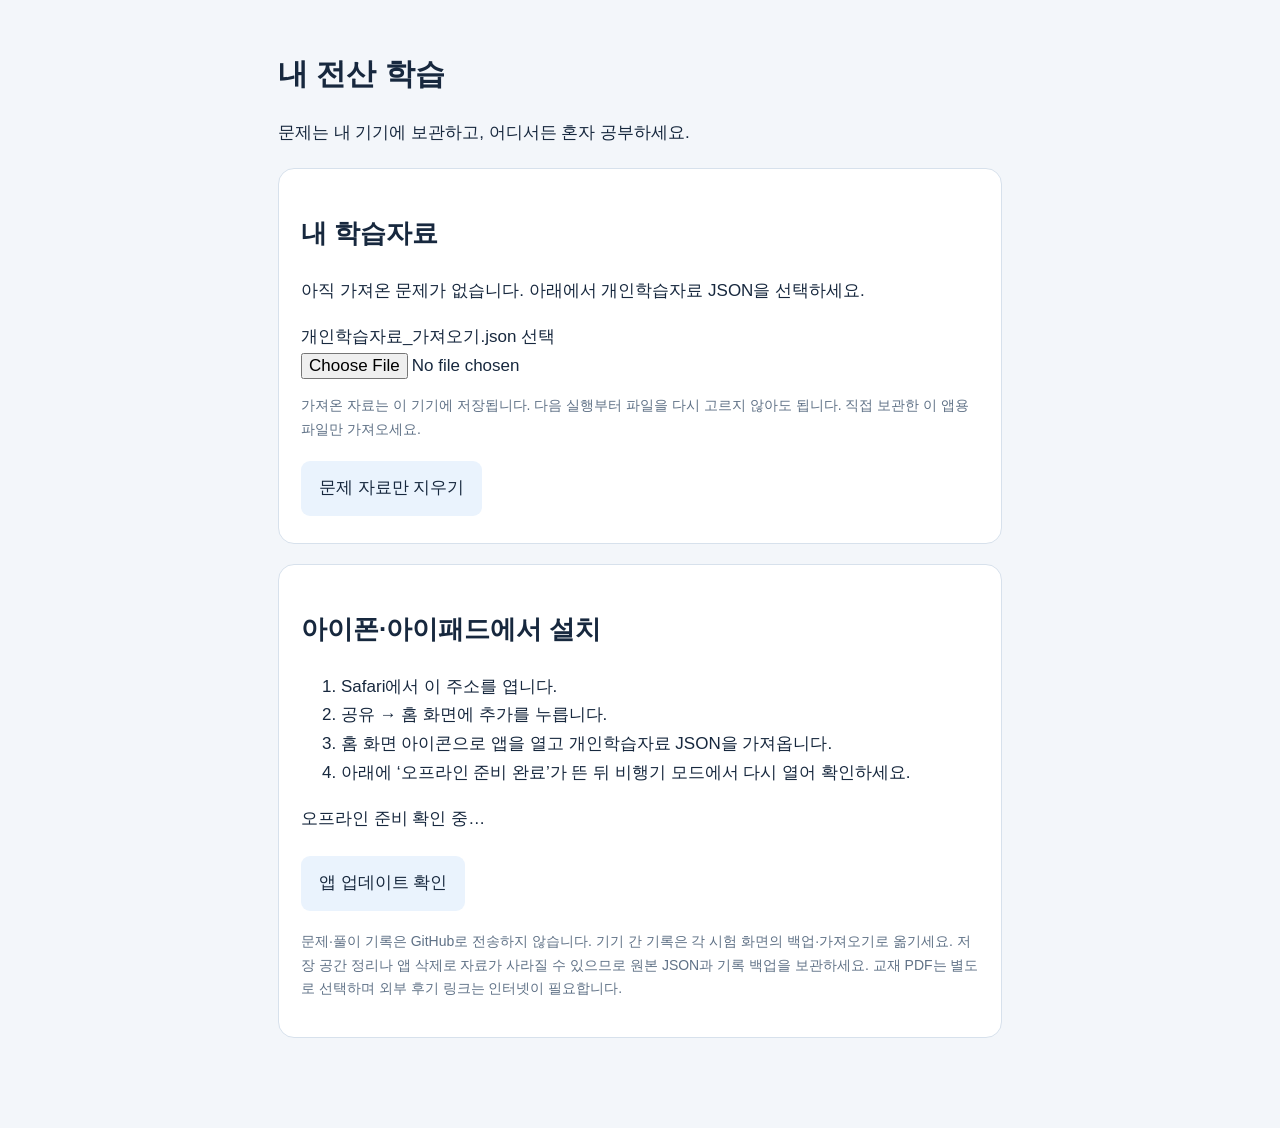
==== index.html @ b74f02ea "Add offline study shell without personal question data" ====
<!doctype html><html lang="ko"><head><meta charset="utf-8"><meta name="viewport" content="width=device-width,initial-scale=1,viewport-fit=cover"><meta name="theme-color" content="#155fa8"><meta name="apple-mobile-web-app-capable" content="yes"><link rel="manifest" href="manifest.webmanifest"><link rel="apple-touch-icon" href="icon-180.png"><title>내 전산 학습</title><style>*{box-sizing:border-box}body{margin:0;background:#f3f6fa;color:#17283e;font:17px/1.7 -apple-system,BlinkMacSystemFont,sans-serif}main{max-width:760px;margin:auto;padding:28px 18px 70px}h1{font-size:30px}section{background:white;border:1px solid #d7e1ec;border-radius:16px;padding:22px;margin:20px 0}button,.link{display:inline-block;font:inherit;background:#155fa8;color:white;border:0;border-radius:9px;padding:13px 18px;margin:5px 4px 5px 0;text-decoration:none;cursor:pointer}input{max-width:100%;font:inherit}.muted{color:#607287;font-size:14px}#status{white-space:pre-wrap}a{color:#155fa8}button.secondary{background:#eaf3fd;color:#17283e}[hidden]{display:none!important}</style></head><body><main><h1>내 전산 학습</h1><p>문제는 내 기기에 보관하고, 어디서든 혼자 공부하세요.</p><section><h2>내 학습자료</h2><p id="status" role="status">저장된 자료 확인 중…</p><div id="links" hidden><a class="link" href="필기후기_연습시험.html">연습문제</a><a class="link" href="전산_모의고사.html">모의고사</a><p><a href="필기후기_분석보고서.html">후기 분석</a> · <a href="학습자료_색인.html">교재 색인</a></p></div><label>개인학습자료_가져오기.json 선택<br><input id="file" type="file" accept=".json,application/json"></label><p class="muted">가져온 자료는 이 기기에 저장됩니다. 다음 실행부터 파일을 다시 고르지 않아도 됩니다. 직접 보관한 이 앱용 파일만 가져오세요.</p><button id="remove" class="secondary">문제 자료만 지우기</button></section><section><h2>아이폰·아이패드에서 설치</h2><ol><li>Safari에서 이 주소를 엽니다.</li><li>공유 → 홈 화면에 추가를 누릅니다.</li><li>홈 화면 아이콘으로 앱을 열고 개인학습자료 JSON을 가져옵니다.</li><li>아래에 ‘오프라인 준비 완료’가 뜬 뒤 비행기 모드에서 다시 열어 확인하세요.</li></ol><p id="offline" role="status">오프라인 준비 확인 중…</p><button id="update" class="secondary">앱 업데이트 확인</button><p class="muted">문제·풀이 기록은 GitHub로 전송하지 않습니다. 기기 간 기록은 각 시험 화면의 백업·가져오기로 옮기세요. 저장 공간 정리나 앱 삭제로 자료가 사라질 수 있으므로 원본 JSON과 기록 백업을 보관하세요. 교재 PDF는 별도로 선택하며 외부 후기 링크는 인터넷이 필요합니다.</p></section></main><script src="loader.js"></script><script src="home.js"></script></body></html>
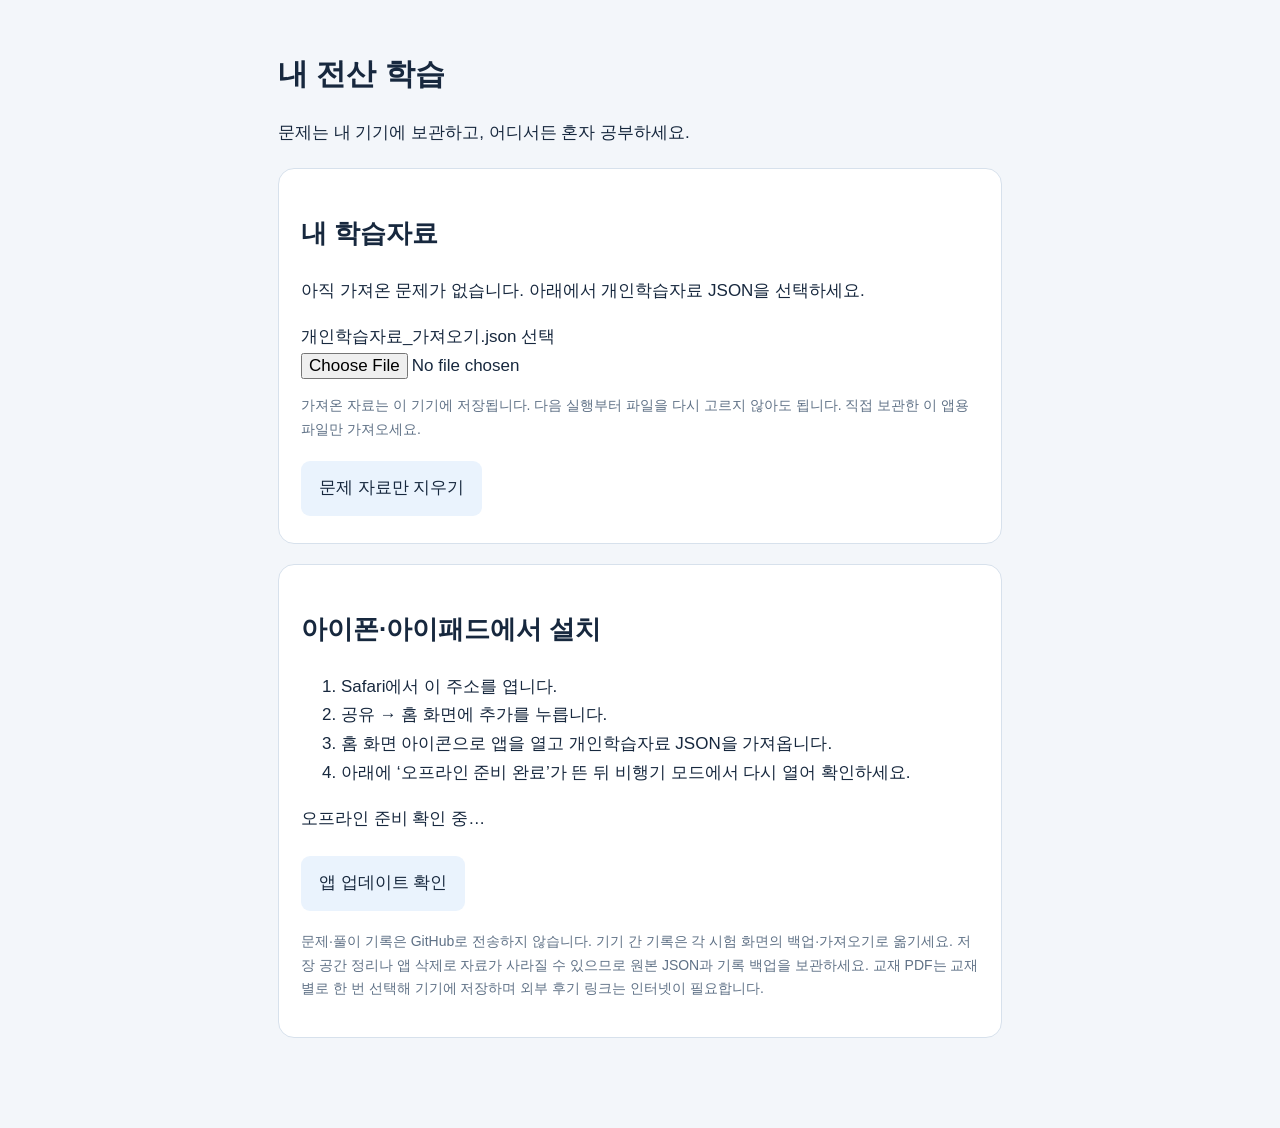
==== commit 613872c6: "Persist textbook PDFs on device and support extensionless mobile filenames" ====
--- a/index.html
+++ b/index.html
@@ -1 +1 @@
-<!doctype html><html lang="ko"><head><meta charset="utf-8"><meta name="viewport" content="width=device-width,initial-scale=1,viewport-fit=cover"><meta name="theme-color" content="#155fa8"><meta name="apple-mobile-web-app-capable" content="yes"><link rel="manifest" href="manifest.webmanifest"><link rel="apple-touch-icon" href="icon-180.png"><title>내 전산 학습</title><style>*{box-sizing:border-box}body{margin:0;background:#f3f6fa;color:#17283e;font:17px/1.7 -apple-system,BlinkMacSystemFont,sans-serif}main{max-width:760px;margin:auto;padding:28px 18px 70px}h1{font-size:30px}section{background:white;border:1px solid #d7e1ec;border-radius:16px;padding:22px;margin:20px 0}button,.link{display:inline-block;font:inherit;background:#155fa8;color:white;border:0;border-radius:9px;padding:13px 18px;margin:5px 4px 5px 0;text-decoration:none;cursor:pointer}input{max-width:100%;font:inherit}.muted{color:#607287;font-size:14px}#status{white-space:pre-wrap}a{color:#155fa8}button.secondary{background:#eaf3fd;color:#17283e}[hidden]{display:none!important}</style></head><body><main><h1>내 전산 학습</h1><p>문제는 내 기기에 보관하고, 어디서든 혼자 공부하세요.</p><section><h2>내 학습자료</h2><p id="status" role="status">저장된 자료 확인 중…</p><div id="links" hidden><a class="link" href="필기후기_연습시험.html">연습문제</a><a class="link" href="전산_모의고사.html">모의고사</a><p><a href="필기후기_분석보고서.html">후기 분석</a> · <a href="학습자료_색인.html">교재 색인</a></p></div><label>개인학습자료_가져오기.json 선택<br><input id="file" type="file" accept=".json,application/json"></label><p class="muted">가져온 자료는 이 기기에 저장됩니다. 다음 실행부터 파일을 다시 고르지 않아도 됩니다. 직접 보관한 이 앱용 파일만 가져오세요.</p><button id="remove" class="secondary">문제 자료만 지우기</button></section><section><h2>아이폰·아이패드에서 설치</h2><ol><li>Safari에서 이 주소를 엽니다.</li><li>공유 → 홈 화면에 추가를 누릅니다.</li><li>홈 화면 아이콘으로 앱을 열고 개인학습자료 JSON을 가져옵니다.</li><li>아래에 ‘오프라인 준비 완료’가 뜬 뒤 비행기 모드에서 다시 열어 확인하세요.</li></ol><p id="offline" role="status">오프라인 준비 확인 중…</p><button id="update" class="secondary">앱 업데이트 확인</button><p class="muted">문제·풀이 기록은 GitHub로 전송하지 않습니다. 기기 간 기록은 각 시험 화면의 백업·가져오기로 옮기세요. 저장 공간 정리나 앱 삭제로 자료가 사라질 수 있으므로 원본 JSON과 기록 백업을 보관하세요. 교재 PDF는 별도로 선택하며 외부 후기 링크는 인터넷이 필요합니다.</p></section></main><script src="loader.js"></script><script src="home.js"></script></body></html>
+<!doctype html><html lang="ko"><head><meta charset="utf-8"><meta name="viewport" content="width=device-width,initial-scale=1,viewport-fit=cover"><meta name="theme-color" content="#155fa8"><meta name="apple-mobile-web-app-capable" content="yes"><link rel="manifest" href="manifest.webmanifest"><link rel="apple-touch-icon" href="icon-180.png"><title>내 전산 학습</title><style>*{box-sizing:border-box}body{margin:0;background:#f3f6fa;color:#17283e;font:17px/1.7 -apple-system,BlinkMacSystemFont,sans-serif}main{max-width:760px;margin:auto;padding:28px 18px 70px}h1{font-size:30px}section{background:white;border:1px solid #d7e1ec;border-radius:16px;padding:22px;margin:20px 0}button,.link{display:inline-block;font:inherit;background:#155fa8;color:white;border:0;border-radius:9px;padding:13px 18px;margin:5px 4px 5px 0;text-decoration:none;cursor:pointer}input{max-width:100%;font:inherit}.muted{color:#607287;font-size:14px}#status{white-space:pre-wrap}a{color:#155fa8}button.secondary{background:#eaf3fd;color:#17283e}[hidden]{display:none!important}</style></head><body><main><h1>내 전산 학습</h1><p>문제는 내 기기에 보관하고, 어디서든 혼자 공부하세요.</p><section><h2>내 학습자료</h2><p id="status" role="status">저장된 자료 확인 중…</p><div id="links" hidden><a class="link" href="필기후기_연습시험.html">연습문제</a><a class="link" href="전산_모의고사.html">모의고사</a><p><a href="필기후기_분석보고서.html">후기 분석</a> · <a href="학습자료_색인.html">교재 색인</a></p></div><label>개인학습자료_가져오기.json 선택<br><input id="file" type="file" accept=".json,application/json"></label><p class="muted">가져온 자료는 이 기기에 저장됩니다. 다음 실행부터 파일을 다시 고르지 않아도 됩니다. 직접 보관한 이 앱용 파일만 가져오세요.</p><button id="remove" class="secondary">문제 자료만 지우기</button></section><section><h2>아이폰·아이패드에서 설치</h2><ol><li>Safari에서 이 주소를 엽니다.</li><li>공유 → 홈 화면에 추가를 누릅니다.</li><li>홈 화면 아이콘으로 앱을 열고 개인학습자료 JSON을 가져옵니다.</li><li>아래에 ‘오프라인 준비 완료’가 뜬 뒤 비행기 모드에서 다시 열어 확인하세요.</li></ol><p id="offline" role="status">오프라인 준비 확인 중…</p><button id="update" class="secondary">앱 업데이트 확인</button><p class="muted">문제·풀이 기록은 GitHub로 전송하지 않습니다. 기기 간 기록은 각 시험 화면의 백업·가져오기로 옮기세요. 저장 공간 정리나 앱 삭제로 자료가 사라질 수 있으므로 원본 JSON과 기록 백업을 보관하세요. 교재 PDF는 교재별로 한 번 선택해 기기에 저장하며 외부 후기 링크는 인터넷이 필요합니다.</p></section></main><script src="loader.js"></script><script src="home.js"></script></body></html>
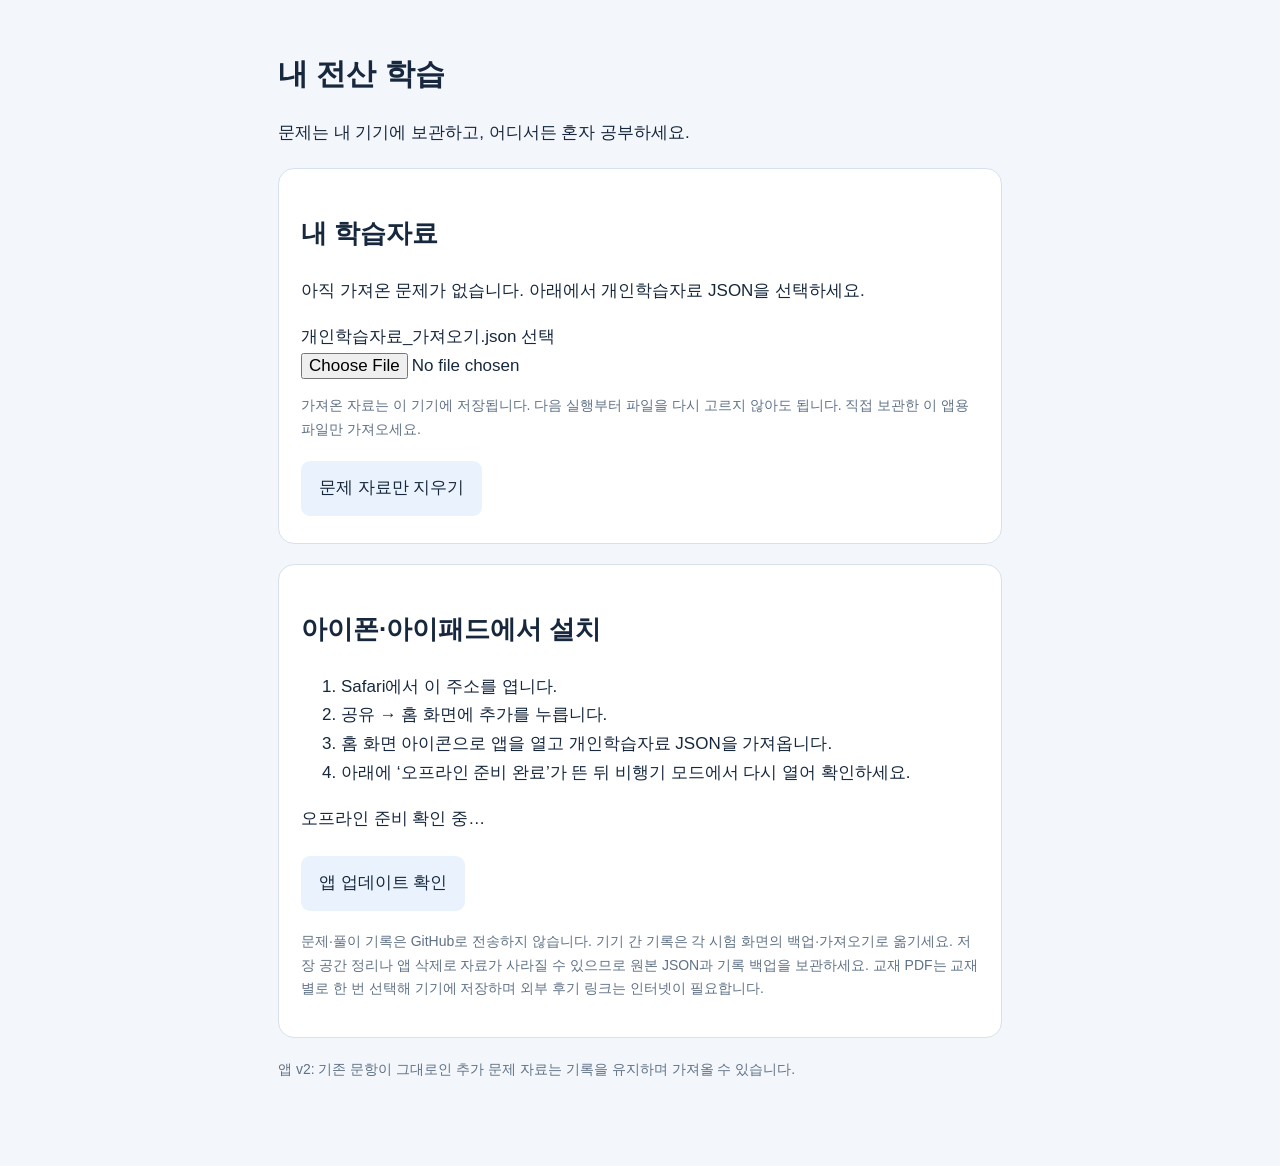
==== commit a079e3e5: "Support additive private question packs while preserving study records Keep all question content, re" ====
--- a/index.html
+++ b/index.html
@@ -1 +1,2 @@
-<!doctype html><html lang="ko"><head><meta charset="utf-8"><meta name="viewport" content="width=device-width,initial-scale=1,viewport-fit=cover"><meta name="theme-color" content="#155fa8"><meta name="apple-mobile-web-app-capable" content="yes"><link rel="manifest" href="manifest.webmanifest"><link rel="apple-touch-icon" href="icon-180.png"><title>내 전산 학습</title><style>*{box-sizing:border-box}body{margin:0;background:#f3f6fa;color:#17283e;font:17px/1.7 -apple-system,BlinkMacSystemFont,sans-serif}main{max-width:760px;margin:auto;padding:28px 18px 70px}h1{font-size:30px}section{background:white;border:1px solid #d7e1ec;border-radius:16px;padding:22px;margin:20px 0}button,.link{display:inline-block;font:inherit;background:#155fa8;color:white;border:0;border-radius:9px;padding:13px 18px;margin:5px 4px 5px 0;text-decoration:none;cursor:pointer}input{max-width:100%;font:inherit}.muted{color:#607287;font-size:14px}#status{white-space:pre-wrap}a{color:#155fa8}button.secondary{background:#eaf3fd;color:#17283e}[hidden]{display:none!important}</style></head><body><main><h1>내 전산 학습</h1><p>문제는 내 기기에 보관하고, 어디서든 혼자 공부하세요.</p><section><h2>내 학습자료</h2><p id="status" role="status">저장된 자료 확인 중…</p><div id="links" hidden><a class="link" href="필기후기_연습시험.html">연습문제</a><a class="link" href="전산_모의고사.html">모의고사</a><p><a href="필기후기_분석보고서.html">후기 분석</a> · <a href="학습자료_색인.html">교재 색인</a></p></div><label>개인학습자료_가져오기.json 선택<br><input id="file" type="file" accept=".json,application/json"></label><p class="muted">가져온 자료는 이 기기에 저장됩니다. 다음 실행부터 파일을 다시 고르지 않아도 됩니다. 직접 보관한 이 앱용 파일만 가져오세요.</p><button id="remove" class="secondary">문제 자료만 지우기</button></section><section><h2>아이폰·아이패드에서 설치</h2><ol><li>Safari에서 이 주소를 엽니다.</li><li>공유 → 홈 화면에 추가를 누릅니다.</li><li>홈 화면 아이콘으로 앱을 열고 개인학습자료 JSON을 가져옵니다.</li><li>아래에 ‘오프라인 준비 완료’가 뜬 뒤 비행기 모드에서 다시 열어 확인하세요.</li></ol><p id="offline" role="status">오프라인 준비 확인 중…</p><button id="update" class="secondary">앱 업데이트 확인</button><p class="muted">문제·풀이 기록은 GitHub로 전송하지 않습니다. 기기 간 기록은 각 시험 화면의 백업·가져오기로 옮기세요. 저장 공간 정리나 앱 삭제로 자료가 사라질 수 있으므로 원본 JSON과 기록 백업을 보관하세요. 교재 PDF는 교재별로 한 번 선택해 기기에 저장하며 외부 후기 링크는 인터넷이 필요합니다.</p></section></main><script src="loader.js"></script><script src="home.js"></script></body></html>
+<!doctype html><html lang="ko"><head><meta charset="utf-8"><meta name="viewport" content="width=device-width,initial-scale=1,viewport-fit=cover"><meta name="theme-color" content="#155fa8"><meta name="apple-mobile-web-app-capable" content="yes"><link rel="manifest" href="manifest.webmanifest"><link rel="apple-touch-icon" href="icon-180.png"><title>내 전산 학습</title><style>*{box-sizing:border-box}body{margin:0;background:#f3f6fa;color:#17283e;font:17px/1.7 -apple-system,BlinkMacSystemFont,sans-serif}main{max-width:760px;margin:auto;padding:28px 18px 70px}h1{font-size:30px}section{background:white;border:1px solid #d7e1ec;border-radius:16px;padding:22px;margin:20px 0}button,.link{display:inline-block;font:inherit;background:#155fa8;color:white;border:0;border-radius:9px;padding:13px 18px;margin:5px 4px 5px 0;text-decoration:none;cursor:pointer}input{max-width:100%;font:inherit}.muted{color:#607287;font-size:14px}#status{white-space:pre-wrap}a{color:#155fa8}button.secondary{background:#eaf3fd;color:#17283e}[hidden]{display:none!important}</style></head><body><main><h1>내 전산 학습</h1><p>문제는 내 기기에 보관하고, 어디서든 혼자 공부하세요.</p><section><h2>내 학습자료</h2><p id="status" role="status">저장된 자료 확인 중…</p><div id="links" hidden><a class="link" href="필기후기_연습시험.html">연습문제</a><a class="link" href="전산_모의고사.html">모의고사</a><p><a href="필기후기_분석보고서.html">후기 분석</a> · <a href="학습자료_색인.html">교재 색인</a></p></div><label>개인학습자료_가져오기.json 선택<br><input id="file" type="file" accept=".json,application/json"></label><p class="muted">가져온 자료는 이 기기에 저장됩니다. 다음 실행부터 파일을 다시 고르지 않아도 됩니다. 직접 보관한 이 앱용 파일만 가져오세요.</p><button id="remove" class="secondary">문제 자료만 지우기</button></section><section><h2>아이폰·아이패드에서 설치</h2><ol><li>Safari에서 이 주소를 엽니다.</li><li>공유 → 홈 화면에 추가를 누릅니다.</li><li>홈 화면 아이콘으로 앱을 열고 개인학습자료 JSON을 가져옵니다.</li><li>아래에 ‘오프라인 준비 완료’가 뜬 뒤 비행기 모드에서 다시 열어 확인하세요.</li></ol><p id="offline" role="status">오프라인 준비 확인 중…</p><button id="update" class="secondary">앱 업데이트 확인</button><p class="muted">문제·풀이 기록은 GitHub로 전송하지 않습니다. 기기 간 기록은 각 시험 화면의 백업·가져오기로 옮기세요. 저장 공간 정리나 앱 삭제로 자료가 사라질 수 있으므로 원본 JSON과 기록 백업을 보관하세요. 교재 PDF는 교재별로 한 번 선택해 기기에 저장하며 외부 후기 링크는 인터넷이 필요합니다.</p></section><p class="muted">앱 v2: 기존 문항이 그대로인 추가 문제 자료는 기록을 유지하며 가져올 수 있습니다.</p></main><script src="loader.js"></script><script src="home.js"></script></body></html>
+
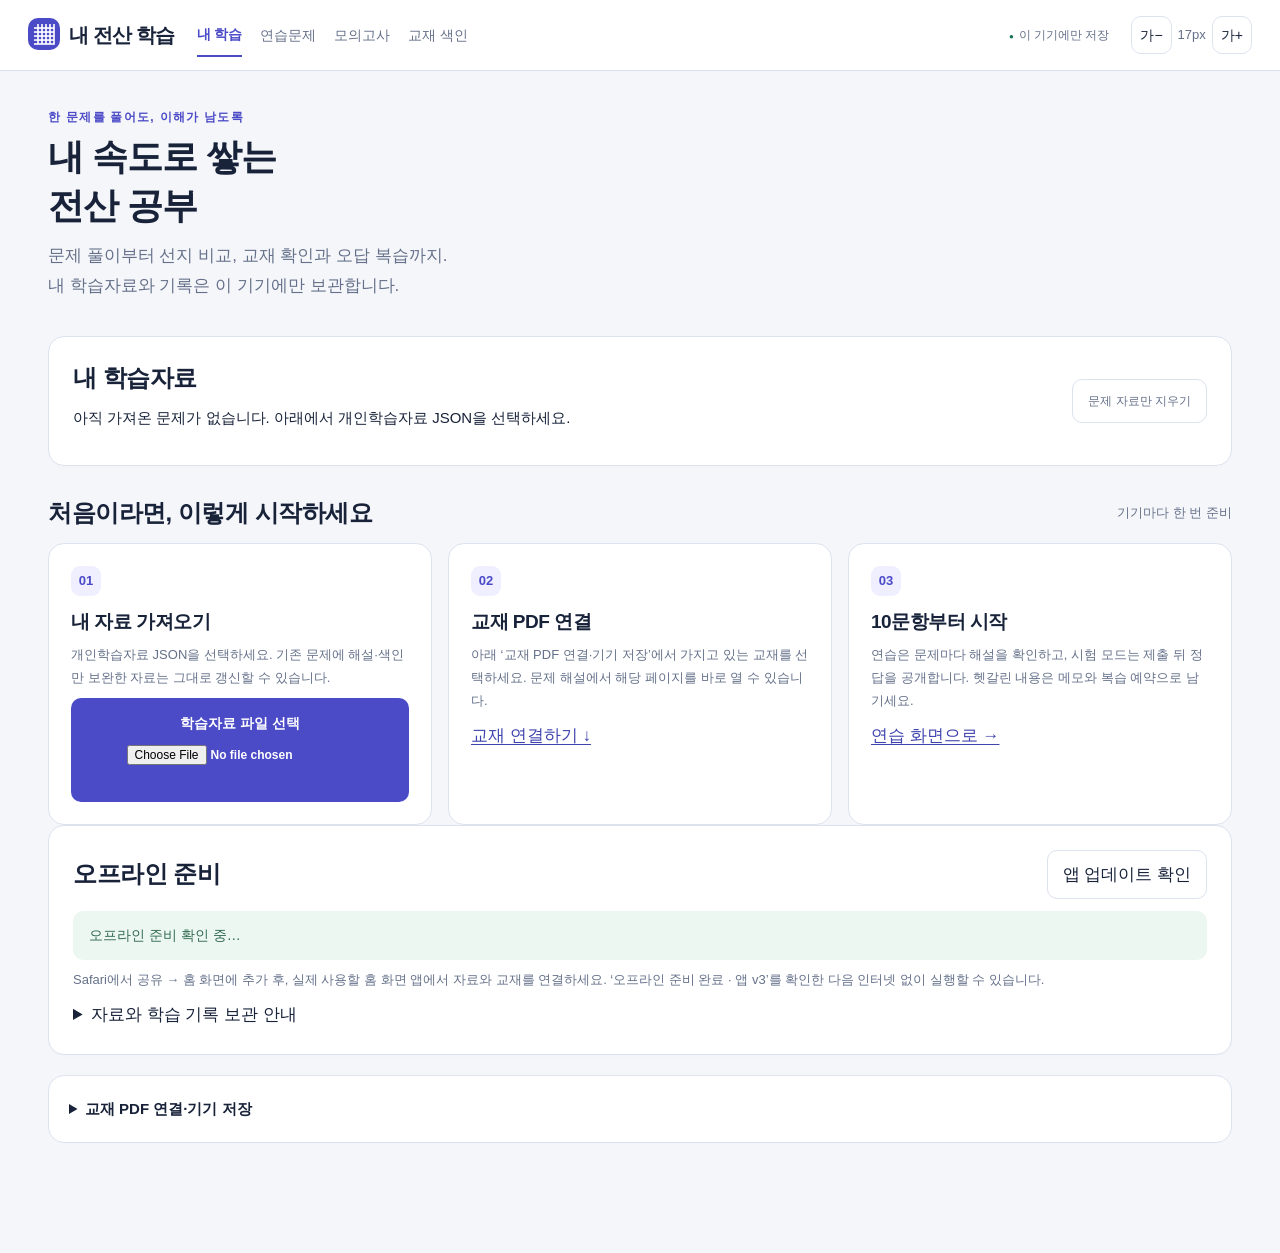
==== commit 3e8a000f: "Improve offline study flow, option explanations and local textbook navigation Redesign onboarding an" ====
--- a/index.html
+++ b/index.html
@@ -1,2 +1 @@
-<!doctype html><html lang="ko"><head><meta charset="utf-8"><meta name="viewport" content="width=device-width,initial-scale=1,viewport-fit=cover"><meta name="theme-color" content="#155fa8"><meta name="apple-mobile-web-app-capable" content="yes"><link rel="manifest" href="manifest.webmanifest"><link rel="apple-touch-icon" href="icon-180.png"><title>내 전산 학습</title><style>*{box-sizing:border-box}body{margin:0;background:#f3f6fa;color:#17283e;font:17px/1.7 -apple-system,BlinkMacSystemFont,sans-serif}main{max-width:760px;margin:auto;padding:28px 18px 70px}h1{font-size:30px}section{background:white;border:1px solid #d7e1ec;border-radius:16px;padding:22px;margin:20px 0}button,.link{display:inline-block;font:inherit;background:#155fa8;color:white;border:0;border-radius:9px;padding:13px 18px;margin:5px 4px 5px 0;text-decoration:none;cursor:pointer}input{max-width:100%;font:inherit}.muted{color:#607287;font-size:14px}#status{white-space:pre-wrap}a{color:#155fa8}button.secondary{background:#eaf3fd;color:#17283e}[hidden]{display:none!important}</style></head><body><main><h1>내 전산 학습</h1><p>문제는 내 기기에 보관하고, 어디서든 혼자 공부하세요.</p><section><h2>내 학습자료</h2><p id="status" role="status">저장된 자료 확인 중…</p><div id="links" hidden><a class="link" href="필기후기_연습시험.html">연습문제</a><a class="link" href="전산_모의고사.html">모의고사</a><p><a href="필기후기_분석보고서.html">후기 분석</a> · <a href="학습자료_색인.html">교재 색인</a></p></div><label>개인학습자료_가져오기.json 선택<br><input id="file" type="file" accept=".json,application/json"></label><p class="muted">가져온 자료는 이 기기에 저장됩니다. 다음 실행부터 파일을 다시 고르지 않아도 됩니다. 직접 보관한 이 앱용 파일만 가져오세요.</p><button id="remove" class="secondary">문제 자료만 지우기</button></section><section><h2>아이폰·아이패드에서 설치</h2><ol><li>Safari에서 이 주소를 엽니다.</li><li>공유 → 홈 화면에 추가를 누릅니다.</li><li>홈 화면 아이콘으로 앱을 열고 개인학습자료 JSON을 가져옵니다.</li><li>아래에 ‘오프라인 준비 완료’가 뜬 뒤 비행기 모드에서 다시 열어 확인하세요.</li></ol><p id="offline" role="status">오프라인 준비 확인 중…</p><button id="update" class="secondary">앱 업데이트 확인</button><p class="muted">문제·풀이 기록은 GitHub로 전송하지 않습니다. 기기 간 기록은 각 시험 화면의 백업·가져오기로 옮기세요. 저장 공간 정리나 앱 삭제로 자료가 사라질 수 있으므로 원본 JSON과 기록 백업을 보관하세요. 교재 PDF는 교재별로 한 번 선택해 기기에 저장하며 외부 후기 링크는 인터넷이 필요합니다.</p></section><p class="muted">앱 v2: 기존 문항이 그대로인 추가 문제 자료는 기록을 유지하며 가져올 수 있습니다.</p></main><script src="loader.js"></script><script src="home.js"></script></body></html>
-
+<!doctype html><html lang="ko"><head><meta charset="utf-8"><meta name="viewport" content="width=device-width,initial-scale=1"><meta name="theme-color" content="#4b4ac7"><title>내 전산 학습</title><link rel="manifest" href="manifest.webmanifest"><link rel="apple-touch-icon" href="icon-180.png"><link rel="icon" href="icon-192.png"><link rel="stylesheet" href="study-ui.css"></head><body><main id="studyMain"><div class="study-hero"><div><div class="study-eyebrow">한 문제를 풀어도, 이해가 남도록</div><h1>내 속도로 쌓는<br>전산 공부</h1><p>문제 풀이부터 선지 비교, 교재 확인과 오답 복습까지.<br>내 학습자료와 기록은 이 기기에만 보관합니다.</p></div></div><section class="study-panel"><div class="home-data-actions"><div><h2 style="margin:0">내 학습자료</h2><p id="status" role="status" aria-live="polite">기기에 저장된 자료를 확인하고 있습니다.</p></div><button id="remove">문제 자료만 지우기</button></div><nav id="links" class="home-learning-links" aria-label="공부 시작" hidden><a href="필기후기_연습시험.html">연습문제 풀기 →</a><a href="전산_모의고사.html">실전 모의고사</a><a href="학습자료_색인.html">교재 색인</a><a href="필기후기_분석보고서.html">출제 주제 살펴보기</a></nav></section><div id="homeDashboard" style="margin-top:26px"></div><section style="margin-top:30px"><div class="study-section-title"><h2>처음이라면, 이렇게 시작하세요</h2><span class="study-helper">기기마다 한 번 준비</span></div><div class="home-steps"><article class="home-step"><span class="step-number">01</span><h2>내 자료 가져오기</h2><p>개인학습자료 JSON을 선택하세요. 기존 문제에 해설·색인만 보완한 자료는 그대로 갱신할 수 있습니다.</p><label class="file-choice">학습자료 파일 선택<input id="file" type="file" accept=".json,application/json" aria-label="개인학습자료 JSON 선택"></label></article><article class="home-step"><span class="step-number">02</span><h2>교재 PDF 연결</h2><p>아래 ‘교재 PDF 연결·기기 저장’에서 가지고 있는 교재를 선택하세요. 문제 해설에서 해당 페이지를 바로 열 수 있습니다.</p><a href="#pdf-library">교재 연결하기 ↓</a></article><article class="home-step"><span class="step-number">03</span><h2>10문항부터 시작</h2><p>연습은 문제마다 해설을 확인하고, 시험 모드는 제출 뒤 정답을 공개합니다. 헷갈린 내용은 메모와 복습 예약으로 남기세요.</p><a href="필기후기_연습시험.html">연습 화면으로 →</a></article></div></section><section class="study-panel"><div class="study-section-title"><h2>오프라인 준비</h2><button id="update">앱 업데이트 확인</button></div><p id="offline" class="home-offline" role="status">오프라인 준비 확인 중…</p><p class="study-helper">Safari에서 공유 → 홈 화면에 추가 후, 실제 사용할 홈 화면 앱에서 자료와 교재를 연결하세요. ‘오프라인 준비 완료 · 앱 v3’를 확인한 다음 인터넷 없이 실행할 수 있습니다.</p><details><summary>자료와 학습 기록 보관 안내</summary><p class="study-helper">PDF와 문제 자료는 서버로 전송하지 않습니다. 기록 백업은 연습·모의고사 화면에서 내려받으세요. 메모·복습 예약은 별도 백업을 지원합니다. Safari 탭과 홈 화면 앱은 저장 공간이 다를 수 있습니다. 저장 공간 정리나 앱 삭제로 자료가 사라질 수 있으니 원본과 백업을 보관하세요.</p></details></section></main><script src="loader.js"></script><script src="home.js"></script><script src="pdf-library.js"></script><script src="study-ui.js"></script></body></html>
--- a/study-ui.css
+++ b/study-ui.css
@@ -0,0 +1,15 @@
+:root{--bg:#f5f6fa;--card:#fff;--ink:#18233a;--muted:#65718a;--line:#dce2ee;--blue:#4b4ac7;--soft:#efefff;--good:#167353;--bad:#b43d4c;--study-font:17px;color-scheme:light}
+*{box-sizing:border-box}html{scroll-padding-top:86px}body{margin:0;background:var(--bg);color:var(--ink);font:var(--study-font)/1.75 -apple-system,BlinkMacSystemFont,'Apple SD Gothic Neo','Malgun Gothic',sans-serif}button,input,select,textarea{font:inherit}button,a,input,select,summary,textarea{-webkit-tap-highlight-color:transparent}button,input,select{min-height:44px}button,a{touch-action:manipulation}button{border:1px solid var(--line);background:#fff;color:var(--ink);border-radius:10px;padding:9px 15px;cursor:pointer}button:hover:not(:disabled){background:var(--soft);border-color:#aaa9e8}button:disabled{cursor:default;opacity:.5}a{color:#3f43ae;text-underline-offset:3px}button.primary,.primary{background:var(--blue);border-color:var(--blue);color:#fff}button.primary:hover{background:#3939a5}button:focus-visible,a:focus-visible,input:focus-visible,select:focus-visible,textarea:focus-visible,summary:focus-visible{outline:3px solid #9b72e5;outline-offset:3px}[hidden]{display:none!important}main{max-width:1240px;margin:auto;padding:32px 28px 90px}h1{font-size:clamp(26px,4vw,36px);line-height:1.35;letter-spacing:-1px}h2{font-size:24px;line-height:1.45;letter-spacing:-.5px}h3{font-size:18px}p{margin:.65em 0}table{max-width:100%}pre{tab-size:4}summary{cursor:pointer}::selection{background:#dcd9ff;color:#141839}
+.study-header{position:sticky;top:0;z-index:25;background:#ffffffed;backdrop-filter:blur(14px);border-bottom:1px solid var(--line)}.study-header-inner{max-width:1300px;margin:auto;display:flex;align-items:center;gap:22px;padding:13px 28px;min-height:66px}.study-brand{font-weight:800;font-size:20px;letter-spacing:-.8px;text-decoration:none;color:var(--ink);white-space:nowrap}.study-brand:before{content:'▦';display:inline-grid;place-items:center;width:32px;height:32px;background:var(--blue);color:#fff;border-radius:10px;margin-right:9px}.study-nav{display:flex;align-items:center;gap:18px;flex:1}.study-nav a{font-size:14px;text-decoration:none;color:var(--muted);padding:5px 0}.study-nav a[aria-current=page]{color:var(--blue);font-weight:750;border-bottom:2px solid var(--blue)}.study-tools{display:flex;align-items:center;gap:6px}.study-tools button{min-width:40px;min-height:38px;padding:3px 8px;font-size:14px}.skip-study{position:fixed;top:-100px;left:12px;z-index:100;background:white;padding:12px}.skip-study:focus{top:8px}.study-privacy{font-size:12px;color:var(--muted);white-space:nowrap}.study-privacy:before{content:'●';font-size:8px;color:var(--good);margin-right:5px}
+.study-eyebrow{font-size:12px;font-weight:800;color:var(--blue);letter-spacing:1.3px;text-transform:uppercase}.study-hero{display:grid;grid-template-columns:1fr auto;align-items:center;gap:24px;margin:4px 0 24px}.study-hero h1,.study-hero h2{margin:5px 0 10px}.study-hero p{color:var(--muted);max-width:720px}.study-ring{width:115px;height:115px;position:relative;flex:none}.study-ring svg{width:100%;height:100%;transform:rotate(-90deg)}.study-ring circle{fill:none;stroke:#e7e9f2;stroke-width:8}.study-ring .fill{stroke:var(--blue);stroke-linecap:round}.study-ring .ring-text{position:absolute;inset:0;display:flex;align-items:center;justify-content:center;flex-direction:column}.ring-text b{font-size:25px;line-height:1.1}.ring-text span{font-size:11px;color:var(--muted)}
+.study-metrics{display:grid;grid-template-columns:repeat(4,minmax(0,1fr));gap:12px;margin:18px 0}.study-metric{padding:16px 20px;border:1px solid var(--line);border-radius:14px;background:#fff}.study-metric small{font-size:12px;color:var(--muted)}.study-metric strong{font-size:27px;display:block;line-height:1.45;letter-spacing:-.5px}.study-metric .unit{font-size:13px;font-weight:500;color:var(--muted);margin-left:4px}.study-grid{display:grid;grid-template-columns:1.35fr 1fr;gap:18px}.study-panel,.panel{background:#fff;border:1px solid var(--line);border-radius:16px;padding:24px;box-shadow:0 2px 3px #19254203;margin:20px 0}.study-panel{margin:0}.study-panel h2{margin-top:0}.study-panel h3{margin-top:0}.study-actions{display:flex;gap:9px;flex-wrap:wrap;align-items:center}.study-actions button{font-size:14px}.study-quick{display:grid;grid-template-columns:repeat(2,minmax(0,1fr));gap:10px}.study-quick button{text-align:left;padding:16px;line-height:1.4}.study-quick b{display:block;font-size:16px;margin-bottom:5px}.study-quick small{font-size:12px;color:var(--muted)}.study-quick button.primary small{color:#e5e4ff}.study-helper,.small,.muted{color:var(--muted)}.study-helper{font-size:13px}.study-topic{margin:14px 0}.study-topic-top{display:flex;align-items:center;justify-content:space-between;gap:10px;font-size:13px}.study-topic button{border:0;min-height:32px;padding:0;text-align:left;font-size:14px}.study-track{height:6px;border-radius:6px;background:#eceef5;overflow:hidden;margin-top:6px}.study-track span{display:block;height:100%;background:var(--blue);border-radius:inherit}.study-empty{border:1px dashed #cdd4e4;background:#fafbfe;border-radius:12px;padding:18px;color:var(--muted);font-size:14px}.study-section-title{display:flex;align-items:center;justify-content:space-between;gap:14px;margin-bottom:12px}.study-section-title h2{margin:0}.study-section-title .study-helper{margin:0}
+.study-library{margin:20px 0}.study-library>summary{font-size:18px;font-weight:750;padding:4px 0}.study-library-top{display:flex;align-items:center;justify-content:space-between;gap:12px;margin:18px 0 12px}.study-library-grid{display:grid;grid-template-columns:repeat(2,minmax(0,1fr));gap:12px}.study-question-card{border:1px solid var(--line);border-radius:12px;padding:16px;background:#fff}.study-question-card h3{font-size:16px;margin:8px 0}.study-card-meta{display:flex;gap:7px;flex-wrap:wrap;color:var(--muted);font-size:11px}.study-question-card button{font-size:13px;min-height:36px;margin-top:9px}.study-chip{display:inline-flex;align-items:center;padding:3px 9px;background:#f0f2f8;border-radius:7px;color:#596780;font-size:12px;line-height:1.5}.study-chip.new{background:#eeecff;color:#4c45ad}.study-chip.direct{background:#e7f4ee;color:#176b4d}.study-chip.related{background:#fff2dc;color:#866020}.study-chip.not_found{background:#f1f2f5;color:#65718a}.study-search-help{font-size:12px;color:var(--muted)}
+.controls{gap:16px;grid-template-columns:repeat(4,minmax(0,1fr))}.controls label{font-size:13px;color:#52617b}.controls input,.controls select{background:#fafbfe;border:1px solid #cbd4e3;border-radius:9px;padding:11px;color:var(--ink)}#setup>.stats{display:none}.statusline{color:var(--muted)}#start{padding:12px 23px}#workspace{margin-top:28px}.stem{font-size:1.05em;line-height:1.95;background:#f5f6fb;padding:22px;border-radius:12px;white-space:pre-wrap}#qtitle{font-size:25px;line-height:1.6;margin-top:16px}.choice{padding:17px 18px;min-height:62px;border:1px solid #cfd7e6;border-radius:12px;line-height:1.7}.choice:has(input:checked){background:#f0efff;border-color:#7470d4}.choice.correct{background:#ebf7f0;border:2px solid #2b8461}.choice.wrong,.choice.incorrect{background:#fff0f2;border:2px solid #c45b6c}.choice input{width:19px;height:19px;min-height:19px;margin-top:5px;accent-color:var(--blue)}.choices{gap:12px}.layout{gap:24px}.navgrid button{min-height:38px}.navgrid .current{outline-color:var(--blue)}.progress{background:#e5e7f1;height:6px}.progress span{background:var(--blue)}.pill,.tag{background:#edf0f8;color:#596680;border-radius:6px;padding:4px 9px;font-size:12px}#star{font-size:14px}.code-panel{background:#1b2336;border-radius:12px}.code-toolbar{background:#273149}.code-panel pre{font-size:15px;line-height:1.95}#position{font-variant-numeric:tabular-nums}#questionStatus{font-size:13px}.answer{border-radius:10px;padding:10px 14px;background:#eef4fb}.answer.correctText{background:#e8f5ee;color:#156b4c}.answer.wrongText{background:#fff0f2;color:#ab3147}
+.option-review{margin:22px 0}.option-review-top{display:flex;align-items:center;justify-content:space-between;gap:12px}.option-review-top button{font-size:12px;min-height:32px}.option-reason{border:1px solid var(--line);border-radius:12px;margin:10px 0;background:#fff;overflow:hidden}.option-reason>summary{padding:13px 16px;font-size:14px;font-weight:650}.option-reason.correct-reason>summary{background:#eaf6ef}.option-reason.selected-reason>summary{box-shadow:inset 3px 0 #6b5fca}.option-reason>div{padding:0 16px 15px}.option-reason p{font-size:15px}.book-ref-row{display:flex;gap:8px;flex-wrap:wrap;margin:9px 0}.book-ref{display:inline-flex;align-items:center;gap:7px;padding:7px 11px;border:1px solid #cbd2e8;border-radius:9px;background:#f6f7ff;font-size:13px;text-decoration:none}.book-ref:hover{background:#eaeaff}.book-ref small{font-size:10px}.reference-note{padding:13px 16px;background:#f6f7fb;border-left:3px solid #8581ca;border-radius:8px;color:#596680;font-size:13px}.reference-scope{font-size:13px;color:var(--muted);padding-left:2px}.book-evidence{margin:20px 0}.book-evidence h3{margin-bottom:7px}.book-coverage-row{display:flex;gap:8px;flex-wrap:wrap;margin-bottom:10px}.study-note-box{padding:20px;border-top:1px solid var(--line);margin-top:24px}.study-note-box textarea{display:block;width:100%;min-height:90px;border:1px solid #c8d3e2;border-radius:10px;padding:12px;background:#fcfcfe;resize:vertical;font-size:15px}.study-note-box label{font-weight:700;font-size:15px}.study-review-buttons{display:flex;gap:8px;flex-wrap:wrap;margin-top:12px}.study-review-buttons button{font-size:13px}.study-note-status{min-height:22px;font-size:12px;color:var(--muted)}.study-toast{position:fixed;bottom:24px;left:50%;transform:translateX(-50%);max-width:calc(100vw - 32px);padding:11px 18px;border-radius:12px;background:#22304b;color:white;font-size:14px;z-index:99;box-shadow:0 8px 24px #10203430}.study-shortcuts{font-size:12px;color:var(--muted);margin-top:15px}kbd{font:12px ui-monospace,monospace;border:1px solid #c9d2e3;padding:2px 6px;border-radius:5px;background:#f7f8fc}
+#pdf-library{background:white!important;border:1px solid var(--line)!important;border-radius:16px!important;padding:20px!important;font-size:15px!important}#pdf-library input{min-height:40px;font-size:14px!important}#pdf-library summary{font-weight:750}.pdf-reader{position:fixed;right:0;top:0;width:min(47vw,720px);height:100dvh;z-index:45;background:#edf0f5;border-left:1px solid var(--line);box-shadow:-10px 0 45px #1d2d4718;display:flex;flex-direction:column}.pdf-reader header{background:#fff;padding:14px 16px;border-bottom:1px solid var(--line)}.pdf-reader-top{display:flex;align-items:center;justify-content:space-between;gap:12px}.pdf-reader-top strong{font-size:15px}.pdf-reader-context{font-size:12px;color:var(--muted);white-space:nowrap;overflow:hidden;text-overflow:ellipsis}.pdf-reader-controls{display:flex;align-items:center;gap:7px;flex-wrap:wrap;margin-top:10px;font-size:13px}.pdf-reader-controls input{width:76px;min-height:36px;padding:4px 7px;border:1px solid #c9d2e3;border-radius:7px}.pdf-reader-controls button{font-size:13px;min-height:36px;padding:5px 9px}.pdf-reader-controls a{font-size:12px}.pdf-reader iframe{flex:1;width:100%;border:0;background:#d8dde7;min-height:0}.pdf-reader footer{font-size:11px;background:#fff;padding:8px 14px;color:var(--muted)}body.reader-open{padding-right:min(47vw,720px)}body.reader-open .layout{grid-template-columns:1fr}body.reader-open .controls{grid-template-columns:repeat(2,minmax(0,1fr))}body.reader-open .study-header-inner{padding-left:20px;padding-right:20px}body.reader-open .study-nav{display:none}.home-steps{display:grid;grid-template-columns:repeat(3,1fr);gap:16px}.home-step{background:white;border:1px solid var(--line);border-radius:16px;padding:22px}.home-step .step-number{display:grid;place-items:center;width:30px;height:30px;background:var(--soft);color:var(--blue);border-radius:9px;font-size:13px;font-weight:800}.home-step h2{font-size:19px;margin:12px 0 5px}.home-step p{font-size:13px;color:var(--muted)}.file-choice{display:block;padding:13px 16px;background:var(--blue);color:white;border-radius:10px;cursor:pointer;font-size:14px;font-weight:700;text-align:center}.file-choice input{display:block;max-width:100%;margin:9px auto 0;color:#fff;font-size:12px}.home-learning-links{display:flex;gap:12px;flex-wrap:wrap}.home-learning-links a{display:inline-block;padding:13px 20px;text-decoration:none;border:1px solid #c7cae6;border-radius:12px;background:#f5f5ff;font-weight:650}.home-offline{padding:12px 16px;border-radius:10px;background:#edf7f1;color:#316b51;font-size:14px;white-space:pre-wrap}#status{white-space:pre-line;font-size:15px}.home-data-actions{display:flex;align-items:center;justify-content:space-between;gap:12px;flex-wrap:wrap}.home-data-actions #remove{font-size:12px;background:transparent;color:var(--muted)}
+@media(min-width:1000px){#workspace>.row{position:sticky;top:67px;background:var(--bg);z-index:12;padding:12px 0}.layout>aside{position:sticky;top:150px;align-self:start}}
+@media(max-width:960px){.controls{grid-template-columns:repeat(2,minmax(0,1fr))}.study-grid{grid-template-columns:1fr}.study-header-inner{gap:14px;padding:12px 18px}.study-nav{gap:13px}.study-nav a{font-size:12px}.study-privacy{display:none}.home-steps{grid-template-columns:1fr}.pdf-reader{width:100vw}body.reader-open{padding-right:0}body.reader-open .study-header{visibility:hidden}}
+@media(max-width:640px){main{padding:22px 16px 80px}.study-header-inner{flex-wrap:wrap;gap:10px;padding:10px 16px}.study-brand{font-size:18px}.study-brand:before{width:28px;height:28px}.study-nav{order:3;width:100%;gap:20px;overflow-x:auto}.study-nav a{font-size:13px;white-space:nowrap}.study-tools{margin-left:auto}.study-metrics{grid-template-columns:repeat(2,1fr);gap:9px}.study-metric{padding:13px 16px}.study-metric strong{font-size:24px}.study-hero{gap:14px}.study-hero h2{font-size:24px}.study-ring{width:85px;height:85px}.ring-text b{font-size:20px}.study-panel,.panel{padding:19px;border-radius:14px}.study-quick button{padding:13px}.study-quick b{font-size:14px}.study-library-grid{grid-template-columns:1fr}.controls{gap:12px}.controls label{font-size:12px}.controls .wide{grid-column:1/-1}#qtitle{font-size:22px}.stem{padding:17px}.choice{padding:14px;gap:12px}.book-ref{font-size:12px}.option-review-top{align-items:flex-start}.study-note-box{padding:16px 0}.study-section-title{align-items:flex-start}.study-library-top{align-items:flex-start;flex-direction:column}.study-helper{font-size:12px}.study-hero p{font-size:14px}.home-learning-links a{flex:1;text-align:center}.pdf-reader footer{font-size:10px}.pdf-reader-controls{gap:6px}}
+@media(prefers-reduced-motion:reduce){*{scroll-behavior:auto!important;animation:none!important;transition:none!important}}
+
+.study-in-session main>header,.study-in-session main>.warning,.study-in-session main>p:first-child,.study-in-session #mockBadges{display:none}.study-in-session #workspace{margin-top:0}.note.warning summary{font-weight:650;font-size:14px}.note.warning{font-size:13px;margin:14px 0}.study-nav a{min-height:44px;display:inline-flex;align-items:center}
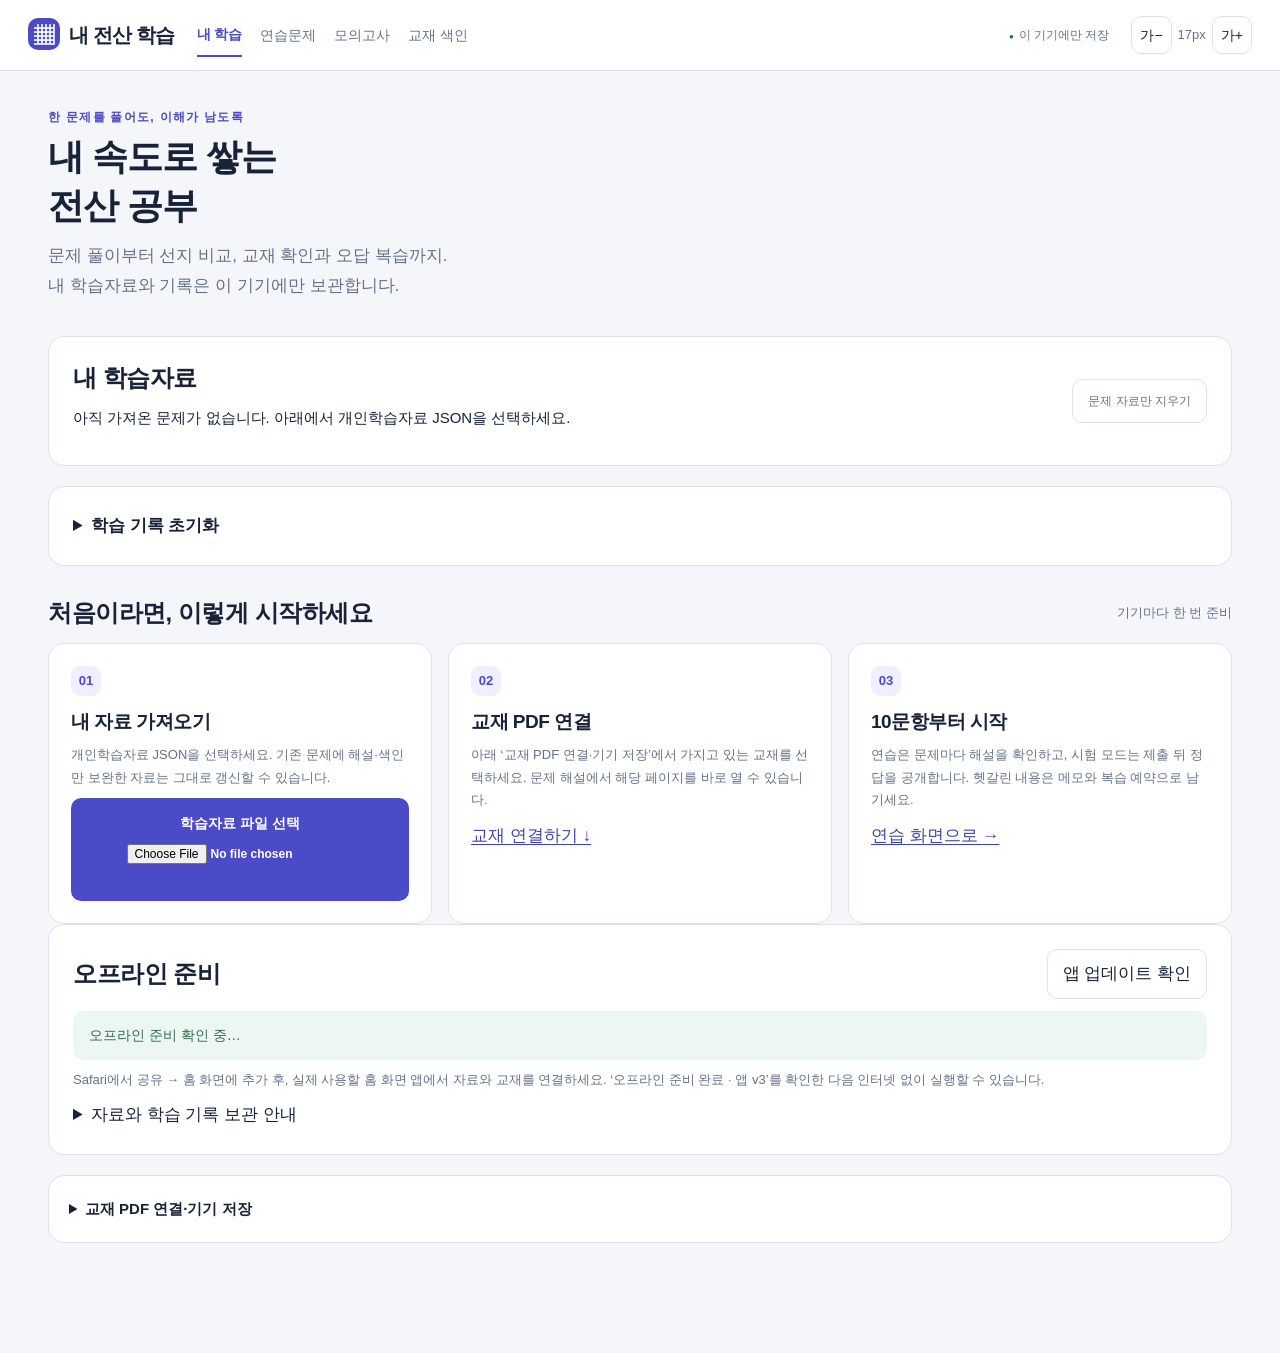
==== commit acf453b2: "Add selective study record reset with one-step undo Allow resetting practice, mock exam, or both rec" ====
--- a/index.html
+++ b/index.html
@@ -1 +1 @@
-<!doctype html><html lang="ko"><head><meta charset="utf-8"><meta name="viewport" content="width=device-width,initial-scale=1"><meta name="theme-color" content="#4b4ac7"><title>내 전산 학습</title><link rel="manifest" href="manifest.webmanifest"><link rel="apple-touch-icon" href="icon-180.png"><link rel="icon" href="icon-192.png"><link rel="stylesheet" href="study-ui.css"></head><body><main id="studyMain"><div class="study-hero"><div><div class="study-eyebrow">한 문제를 풀어도, 이해가 남도록</div><h1>내 속도로 쌓는<br>전산 공부</h1><p>문제 풀이부터 선지 비교, 교재 확인과 오답 복습까지.<br>내 학습자료와 기록은 이 기기에만 보관합니다.</p></div></div><section class="study-panel"><div class="home-data-actions"><div><h2 style="margin:0">내 학습자료</h2><p id="status" role="status" aria-live="polite">기기에 저장된 자료를 확인하고 있습니다.</p></div><button id="remove">문제 자료만 지우기</button></div><nav id="links" class="home-learning-links" aria-label="공부 시작" hidden><a href="필기후기_연습시험.html">연습문제 풀기 →</a><a href="전산_모의고사.html">실전 모의고사</a><a href="학습자료_색인.html">교재 색인</a><a href="필기후기_분석보고서.html">출제 주제 살펴보기</a></nav></section><div id="homeDashboard" style="margin-top:26px"></div><section style="margin-top:30px"><div class="study-section-title"><h2>처음이라면, 이렇게 시작하세요</h2><span class="study-helper">기기마다 한 번 준비</span></div><div class="home-steps"><article class="home-step"><span class="step-number">01</span><h2>내 자료 가져오기</h2><p>개인학습자료 JSON을 선택하세요. 기존 문제에 해설·색인만 보완한 자료는 그대로 갱신할 수 있습니다.</p><label class="file-choice">학습자료 파일 선택<input id="file" type="file" accept=".json,application/json" aria-label="개인학습자료 JSON 선택"></label></article><article class="home-step"><span class="step-number">02</span><h2>교재 PDF 연결</h2><p>아래 ‘교재 PDF 연결·기기 저장’에서 가지고 있는 교재를 선택하세요. 문제 해설에서 해당 페이지를 바로 열 수 있습니다.</p><a href="#pdf-library">교재 연결하기 ↓</a></article><article class="home-step"><span class="step-number">03</span><h2>10문항부터 시작</h2><p>연습은 문제마다 해설을 확인하고, 시험 모드는 제출 뒤 정답을 공개합니다. 헷갈린 내용은 메모와 복습 예약으로 남기세요.</p><a href="필기후기_연습시험.html">연습 화면으로 →</a></article></div></section><section class="study-panel"><div class="study-section-title"><h2>오프라인 준비</h2><button id="update">앱 업데이트 확인</button></div><p id="offline" class="home-offline" role="status">오프라인 준비 확인 중…</p><p class="study-helper">Safari에서 공유 → 홈 화면에 추가 후, 실제 사용할 홈 화면 앱에서 자료와 교재를 연결하세요. ‘오프라인 준비 완료 · 앱 v3’를 확인한 다음 인터넷 없이 실행할 수 있습니다.</p><details><summary>자료와 학습 기록 보관 안내</summary><p class="study-helper">PDF와 문제 자료는 서버로 전송하지 않습니다. 기록 백업은 연습·모의고사 화면에서 내려받으세요. 메모·복습 예약은 별도 백업을 지원합니다. Safari 탭과 홈 화면 앱은 저장 공간이 다를 수 있습니다. 저장 공간 정리나 앱 삭제로 자료가 사라질 수 있으니 원본과 백업을 보관하세요.</p></details></section></main><script src="loader.js"></script><script src="home.js"></script><script src="pdf-library.js"></script><script src="study-ui.js"></script></body></html>+<!doctype html><html lang="ko"><head><meta charset="utf-8"><meta name="viewport" content="width=device-width,initial-scale=1"><meta name="theme-color" content="#4b4ac7"><title>내 전산 학습</title><link rel="manifest" href="manifest.webmanifest"><link rel="apple-touch-icon" href="icon-180.png"><link rel="icon" href="icon-192.png"><link rel="stylesheet" href="study-ui.css"></head><body><main id="studyMain"><div class="study-hero"><div><div class="study-eyebrow">한 문제를 풀어도, 이해가 남도록</div><h1>내 속도로 쌓는<br>전산 공부</h1><p>문제 풀이부터 선지 비교, 교재 확인과 오답 복습까지.<br>내 학습자료와 기록은 이 기기에만 보관합니다.</p></div></div><section class="study-panel"><div class="home-data-actions"><div><h2 style="margin:0">내 학습자료</h2><p id="status" role="status" aria-live="polite">기기에 저장된 자료를 확인하고 있습니다.</p></div><button id="remove">문제 자료만 지우기</button></div><nav id="links" class="home-learning-links" aria-label="공부 시작" hidden><a href="필기후기_연습시험.html">연습문제 풀기 →</a><a href="전산_모의고사.html">실전 모의고사</a><a href="학습자료_색인.html">교재 색인</a><a href="필기후기_분석보고서.html">출제 주제 살펴보기</a></nav></section><div id="homeDashboard" style="margin-top:26px"></div><section style="margin-top:30px"><div class="study-section-title"><h2>처음이라면, 이렇게 시작하세요</h2><span class="study-helper">기기마다 한 번 준비</span></div><div class="home-steps"><article class="home-step"><span class="step-number">01</span><h2>내 자료 가져오기</h2><p>개인학습자료 JSON을 선택하세요. 기존 문제에 해설·색인만 보완한 자료는 그대로 갱신할 수 있습니다.</p><label class="file-choice">학습자료 파일 선택<input id="file" type="file" accept=".json,application/json" aria-label="개인학습자료 JSON 선택"></label></article><article class="home-step"><span class="step-number">02</span><h2>교재 PDF 연결</h2><p>아래 ‘교재 PDF 연결·기기 저장’에서 가지고 있는 교재를 선택하세요. 문제 해설에서 해당 페이지를 바로 열 수 있습니다.</p><a href="#pdf-library">교재 연결하기 ↓</a></article><article class="home-step"><span class="step-number">03</span><h2>10문항부터 시작</h2><p>연습은 문제마다 해설을 확인하고, 시험 모드는 제출 뒤 정답을 공개합니다. 헷갈린 내용은 메모와 복습 예약으로 남기세요.</p><a href="필기후기_연습시험.html">연습 화면으로 →</a></article></div></section><section class="study-panel"><div class="study-section-title"><h2>오프라인 준비</h2><button id="update">앱 업데이트 확인</button></div><p id="offline" class="home-offline" role="status">오프라인 준비 확인 중…</p><p class="study-helper">Safari에서 공유 → 홈 화면에 추가 후, 실제 사용할 홈 화면 앱에서 자료와 교재를 연결하세요. ‘오프라인 준비 완료 · 앱 v3’를 확인한 다음 인터넷 없이 실행할 수 있습니다.</p><details><summary>자료와 학습 기록 보관 안내</summary><p class="study-helper">PDF와 문제 자료는 서버로 전송하지 않습니다. 기록 백업은 연습·모의고사 화면에서 내려받으세요. 메모·복습 예약은 별도 백업을 지원합니다. Safari 탭과 홈 화면 앱은 저장 공간이 다를 수 있습니다. 저장 공간 정리나 앱 삭제로 자료가 사라질 수 있으니 원본과 백업을 보관하세요.</p></details></section></main><script src="loader.js"></script><script src="home.js"></script><script src="pdf-library.js"></script><script src="study-ui.js"></script><script src="study-reset.js"></script></body></html>
